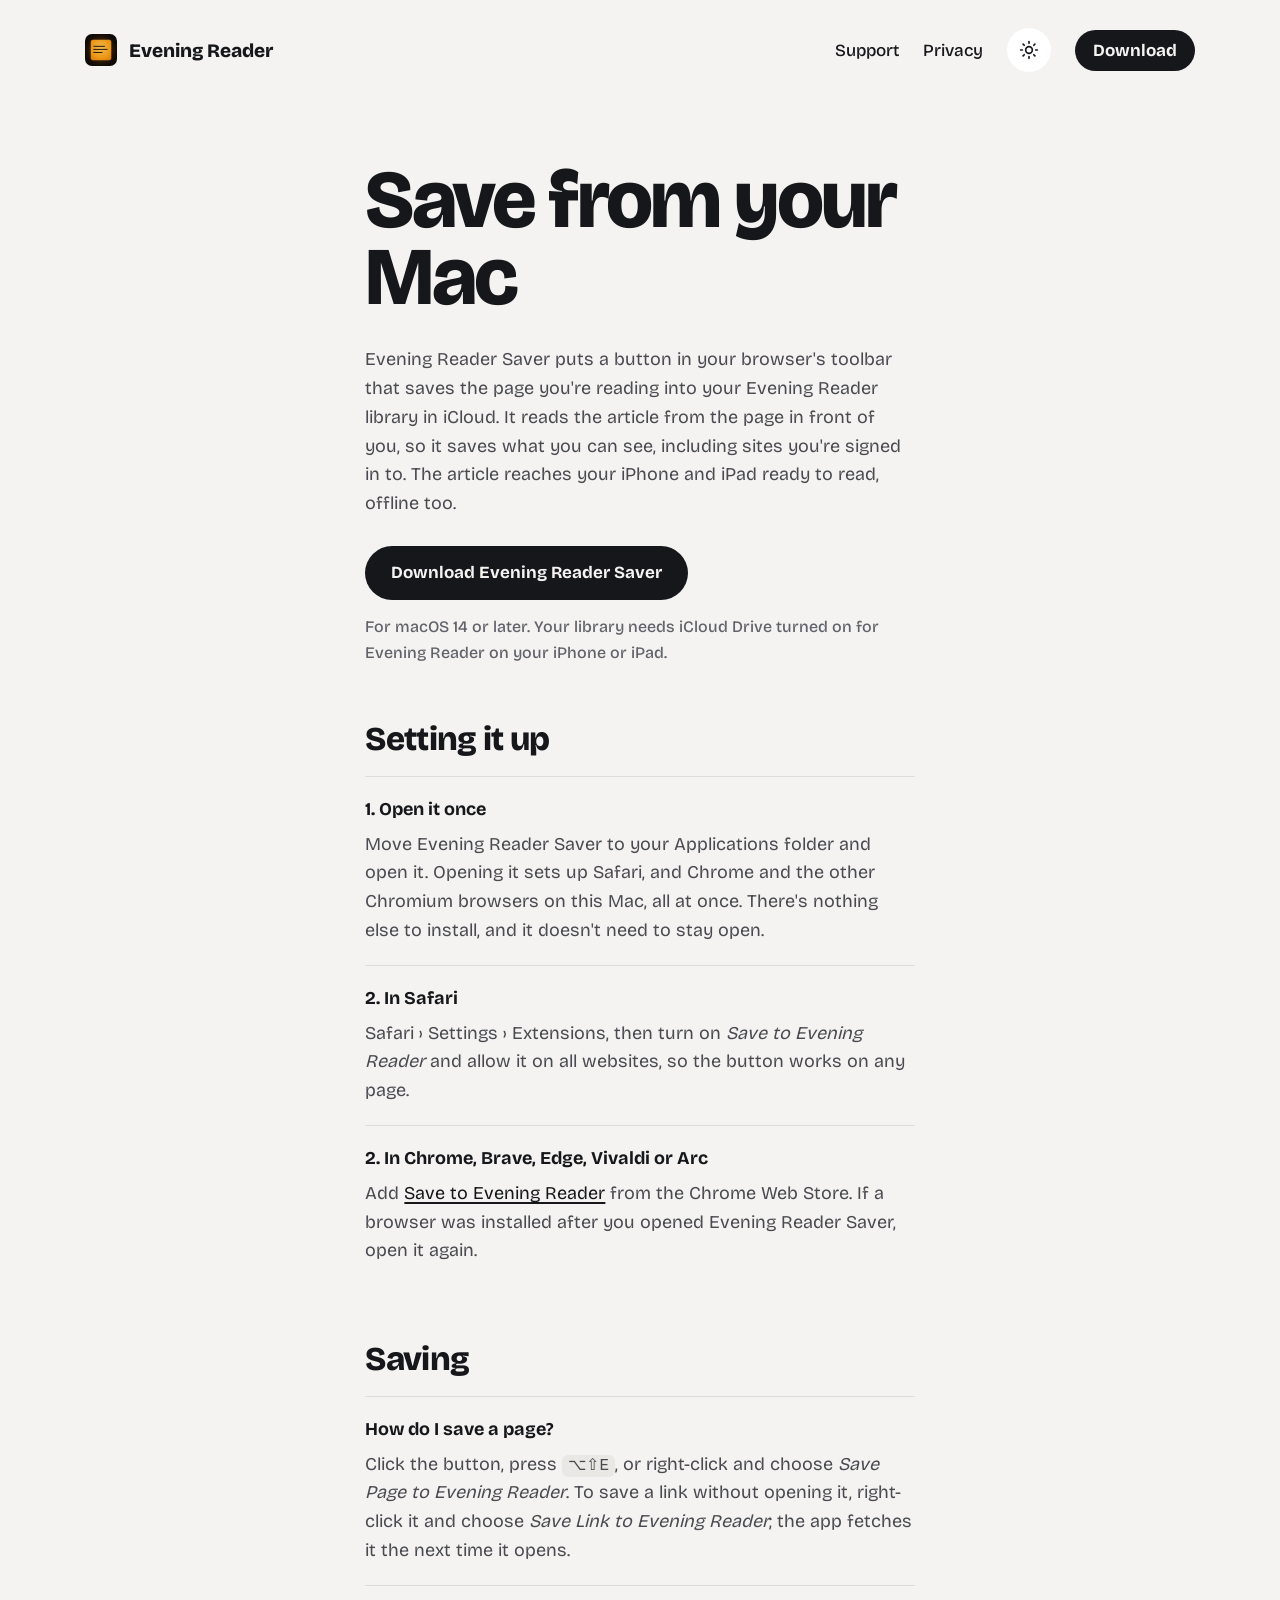
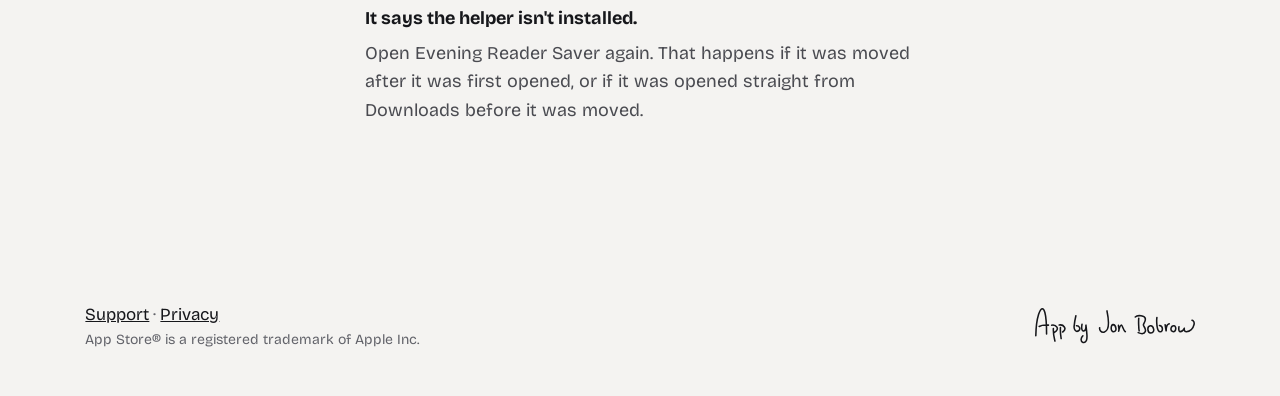
==== docs/mac.html @ 5713c630 "Chrome: the Mac app carries the helper and sets up every Chromium browser when it's opened Saving fr" ====
<!DOCTYPE html>
<html lang="en" data-theme="light">
<head>
    <meta charset="UTF-8">
    <meta name="viewport" content="width=device-width, initial-scale=1.0, viewport-fit=cover">
    <title>Evening Reader — Save from your Mac</title>
    <meta name="description" content="Save pages to Evening Reader from Safari, Chrome, Brave, Edge and Arc on the Mac.">
    <meta name="theme-color" content="#F4F3F1">
    <link rel="icon" href="assets/icon.png">
    <link rel="apple-touch-icon" href="assets/icon.png">
    <link rel="preconnect" href="https://fonts.googleapis.com">
    <link rel="preconnect" href="https://fonts.gstatic.com" crossorigin>
    <link rel="stylesheet" href="https://fonts.googleapis.com/css2?family=Bricolage+Grotesque:opsz,wght@12..96,400..800&amp;display=swap">
    <link rel="stylesheet" href="assets/site.css">
    <script src="assets/site.js"></script>
</head>
<body>
    <header class="site-head">
        <a class="brand" href="index.html"><img src="assets/icon.png" alt="" width="32" height="32">Evening Reader</a>
        <nav aria-label="Site">
            <a href="support.html">Support</a>
            <a href="privacy.html">Privacy</a>
            <button class="lights" type="button" aria-label="Turn the lights off">
                <svg class="sun" viewBox="0 0 24 24" fill="none" stroke="currentColor" stroke-width="2" stroke-linecap="round" stroke-linejoin="round" aria-hidden="true"><circle cx="12" cy="12" r="4"/><path d="M12 2v2M12 20v2M4.9 4.9l1.4 1.4M17.7 17.7l1.4 1.4M2 12h2M20 12h2M4.9 19.1l1.4-1.4M17.7 6.3l1.4-1.4"/></svg>
                <svg class="moon" viewBox="0 0 24 24" fill="none" stroke="currentColor" stroke-width="2" stroke-linecap="round" stroke-linejoin="round" aria-hidden="true"><path d="M21 12.8A9 9 0 1 1 11.2 3a7 7 0 0 0 9.8 9.8z"/></svg>
            </button>
            <a class="download" href="https://apps.apple.com/us/app/evening-reader/id6806076273">Download</a>
        </nav>
    </header>

    <main class="content">
        <h1>Save from your Mac</h1>
        <p>Evening Reader Saver puts a button in your browser's toolbar that saves the page you're reading into your Evening Reader library in iCloud. It reads the article from the page in front of you, so it saves what you can see, including sites you're signed in to. The article reaches your iPhone and iPad ready to read, offline too.</p>

        <div class="actions">
            <a class="btn btn-primary" href="https://github.com/jbobrow/Evening-Reader/releases/latest/download/Evening-Reader-Saver.zip">Download Evening Reader Saver</a>
        </div>
        <p class="meta">For macOS 14 or later. Your library needs iCloud Drive turned on for Evening Reader on your iPhone or iPad.</p>

        <h2>Setting it up</h2>

        <div class="faq-item">
            <div class="faq-question">1. Open it once</div>
            <div class="faq-answer">Move Evening Reader Saver to your Applications folder and open it. Opening it sets up Safari, and Chrome and the other Chromium browsers on this Mac, all at once. There's nothing else to install, and it doesn't need to stay open.</div>
        </div>

        <div class="faq-item">
            <div class="faq-question">2. In Safari</div>
            <div class="faq-answer">Safari › Settings › Extensions, then turn on <em>Save to Evening Reader</em> and allow it on all websites, so the button works on any page.</div>
        </div>

        <div class="faq-item">
            <div class="faq-question">2. In Chrome, Brave, Edge, Vivaldi or Arc</div>
            <div class="faq-answer">Add <a href="https://chromewebstore.google.com/detail/dmlokfbnjmfbnabmieklfickbjihkcag">Save to Evening Reader</a> from the Chrome Web Store. If a browser was installed after you opened Evening Reader Saver, open it again.</div>
        </div>

        <h2>Saving</h2>

        <div class="faq-item">
            <div class="faq-question">How do I save a page?</div>
            <div class="faq-answer">Click the button, press <code>⌥⇧E</code>, or right-click and choose <em>Save Page to Evening Reader</em>. To save a link without opening it, right-click it and choose <em>Save Link to Evening Reader</em>; the app fetches it the next time it opens.</div>
        </div>

        <div class="faq-item">
            <div class="faq-question">It says the helper isn't installed.</div>
            <div class="faq-answer">Open Evening Reader Saver again. That happens if it was moved after it was first opened, or if it was opened straight from Downloads before it was moved.</div>
        </div>
    </main>

    <footer class="site-foot">
        <div>
            <p><a href="support.html">Support</a> · <a href="privacy.html">Privacy</a></p>
            <p class="fine">App Store® is a registered trademark of Apple Inc.</p>
        </div>
        <a class="by-jon" href="https://apps.jonbobrow.com" aria-label="App by Jon Bobrow"><svg viewBox="0 0 3087.29 681.93" fill="none" stroke="currentColor" stroke-width="30" stroke-linecap="round" stroke-linejoin="round" aria-hidden="true"><path d="M1610.11,335.11c0,17.82,19.8,77.22,3.96,110.89M15,537.47C23.66,136.35,107.34,18.04,136.2,15.15c28.86-2.89,86.57,31.74,86.57,484.8M80.58,356.55c65.34-37.62,178.21-25.74,178.21-25.74M320.17,330.81c81.18-15.84,176.23,73.26,47.52,142.57M466.7,328.83c81.18-15.84,160.39,71.28,67.32,134.65M353.83,396.15c-5.94,104.95,29.7,241.57,29.7,241.57M490.46,378.33c-5.94,104.95,13.86,211.87,13.86,211.87M788.37,148.98c-11.88,49.5-26.16,130.64-33.66,199.99-7.92,73.26,38.68,123.77,86.2,90.1s12.8-101.98-40.66-98.06M923.02,537.08c-35.64,27.72-53.4,109.67,2.96,126.69,69.81,21.08,80.2-67.28,76.24-138.57s-19.8-194.05-19.8-194.05M982.42,331.15c1.98,75.24-9.9,118.81-51.48,110.89s-31.68-85.14-23.76-128.71M1388.34,55.92c29.7,142.57,55.95,373.41-47.52,407.9-71.28,23.76-100.98-51.48-93.06-83.16M1507.15,321.25c-45.54-3.96-56.51,138.61,9.9,138.61,73.26,0,47.85-133.59-9.9-138.61ZM2225.92,343.03c-72.62,9.68-56.39,142.67,9.9,138.61,97.02-5.94,49.5-146.53-9.9-138.61ZM2686.12,343.13c-64.18-8.02-87.35,95.19-26.56,112.77,66.28,19.16,73.26-106.93,26.56-112.77ZM1614.07,445.99c19.8-85.14,41.58-116.83,55.44-116.83s37.62,108.91,73.26,128.71M1934.85,172.74c47.52-45.54,186.13-25.74,194.05,33.66,7.92,59.4-39.6,97.02-37.62,122.77s56.36,69.3,38.54,120.79-66.26,57.42-137.55,25.74M2002.17,198.48c-5.94,47.52-1.98,209.89,7.92,241.57M2352.65,182.64c-7.92,55.44-9.84,280.18,67.32,277.21,51.48-1.98,57.42-116.83-17.82-122.77M2590.26,305.41c-35.64,13.86-59.4,27.56-59.4,134.65,0,9.9-15.84-93.06-19.8-116.83M2881.33,392.53s-9.9,67.32,39.6,65.34c69.28-2.77,130.89-59.33,148.51-138.61,15.84-71.28-39.6-83.16-39.6-83.16M2778.37,360.85c-7.92,49.5-1.85,92.77,17.82,95.04,51.48,5.94,85.14-63.36,85.14-63.36"/></svg></a>
    </footer>
</body>
</html>
---- docs/assets/site.css ----
/* Evening Reader — eveningreader.jonbobrow.com
   The page is paper (or ink, with the lights off); the amber lives only on the glass.
   Each screen is a greyscale picture multiplied over --glass, which site.js sets from
   the warmth slider, so every screen on the page takes the reader's glow at once. */

:root {
    --gutter: clamp(20px, 6.67vw, 96px);
    --glass: rgb(255, 160, 86);
    --sans: "Bricolage Grotesque", ui-sans-serif, system-ui, -apple-system, sans-serif;
    --spring: cubic-bezier(.2, .9, .25, 1);

    /* The warmth slider: paper at the cold end, warming through cream and apricot to
       orange amber — light and saturated the whole way. site.js draws the glass from
       these same stops. */
    --warmth-ramp: linear-gradient(90deg, #f4f3f1 0%, #faf0de 8.33%, #ffebcb 16.67%, #fee5c0 25%, #fedfb4 33.33%, #ffd7a7 41.67%, #ffcf99 50%, #ffc68c 58.33%, #ffbc7e 66.67%, #ffb16d 75%, #ffa55a 83.33%, #ff9942 91.67%, #fa8f2e 100%);

    /* Lights on */
    --bg: #F4F3F1;
    --fg: #16171B;
    --muted: #62636A;
    --body: #4A4B51;
    --card: #FFFFFF;
    --panel: #EAE8E4;
    --seg: #EDECE8;
    --rule: #DEDCD7;
    --pill: #FFFFFF;
    --shadow: rgba(22, 23, 27, .5);
    color-scheme: light;
}

/* Lights off */
:root[data-theme="dark"] {
    --bg: #0E0E10;
    --fg: #EDEBE7;
    --muted: #A9A7A2;
    --body: #BDBBB6;
    --card: #19191C;
    --panel: #18181B;
    --seg: #121214;
    --rule: rgba(255, 255, 255, .12);
    --pill: rgba(255, 255, 255, .08);
    --shadow: rgba(0, 0, 0, .6);
    color-scheme: dark;
}

*, *::before, *::after { box-sizing: border-box; }
html { -webkit-text-size-adjust: 100%; background: var(--bg); }
body {
    margin: 0;
    background: var(--bg);
    color: var(--fg);
    font-family: var(--sans);
    font-optical-sizing: auto;
    -webkit-font-smoothing: antialiased;
    overflow-x: hidden;
}
img { display: block; max-width: 100%; }
a { color: inherit; }
a:hover { opacity: .7; }
:focus-visible { outline: 3px solid currentColor; outline-offset: 4px; border-radius: 8px; }
h1, h2, h3, p { margin: 0; }

/* The lights going on and off: one fade, everywhere. Only after the first paint, so a
   remembered "off" is simply there. */
.ready body, .ready body * {
    transition: background-color .7s ease, color .7s ease, border-color .7s ease, box-shadow .7s ease;
}

/* ─── Header ─── */

.site-head {
    display: flex; justify-content: space-between; align-items: center; flex-wrap: wrap; gap: 16px;
    padding: 28px var(--gutter) 0;
}
.brand { display: flex; align-items: center; gap: 12px; font-weight: 800; font-size: 19px; text-decoration: none; }
.brand img { width: 32px; height: 32px; border-radius: 22%; }
.site-head nav { display: flex; align-items: center; gap: 24px; font-size: 17px; font-weight: 500; }
.site-head nav a { text-decoration: none; }
.site-head nav a[aria-current="page"] { text-decoration: underline; text-underline-offset: 6px; text-decoration-thickness: 2px; }
.download { background: var(--fg); color: var(--bg); padding: 10px 18px; border-radius: 22px; font-weight: 700; }

.lights {
    width: 44px; height: 44px; border-radius: 22px; border: 0; padding: 0;
    display: grid; place-items: center; cursor: pointer;
    background: var(--pill); color: var(--fg);
}
.lights svg { width: 20px; height: 20px; }
.lights .moon, [data-theme="dark"] .lights .sun { display: none; }
[data-theme="dark"] .lights .moon { display: block; }

/* ─── Hero ─── */

.hero {
    padding: clamp(56px, 7vw, 96px) var(--gutter) 0;
    display: flex; flex-wrap: wrap; align-items: flex-end; justify-content: space-between; gap: 32px 64px;
}
.hero-title { flex: 1 1 560px; min-width: 0; display: flex; flex-direction: column; gap: 18px; }
.meta { font-size: 16px; font-weight: 500; color: var(--muted); }
.hero h1 { font-size: clamp(52px, 8.2vw, 124px); line-height: .95; font-weight: 800; letter-spacing: -.032em; }
.tagline { font-size: clamp(22px, 2.4vw, 34px); line-height: 1.25; font-weight: 500; letter-spacing: -.012em; }
.hero-side { flex: 0 1 440px; min-width: 0; display: flex; flex-direction: column; gap: 22px; }
.lede { font-size: clamp(17px, 1.4vw, 20px); line-height: 1.55; color: var(--body); }
.actions { display: flex; flex-wrap: wrap; gap: 12px; }

.btn {
    display: inline-flex; align-items: center; gap: 10px; min-height: 54px; padding: 0 26px;
    border-radius: 27px; font-size: 17px; font-weight: 700; text-decoration: none;
    transition: transform .2s var(--spring);
}
.btn:hover { opacity: 1; transform: translateY(-2px); }
.btn-primary { background: var(--fg); color: var(--bg); }
.btn-ghost { box-shadow: inset 0 0 0 2px var(--fg); }
.btn svg { width: .75em; height: .92em; flex: none; }

/* ─── Devices ─── */

.glass { position: relative; overflow: hidden; isolation: isolate; background: var(--glass); }
.glass img { width: 100%; height: auto; mix-blend-mode: multiply; }

.phone { background: #111214; border-radius: 17% / 8.07%; box-shadow: inset 0 0 0 1.5px #34353A, 0 40px 70px -30px var(--shadow); }
.phone .glass { margin: 3.7%; border-radius: 15.4% / 7.07%; }

.mini { background: #111214; border-radius: 6.8% / 4.6%; box-shadow: inset 0 0 0 1.5px #34353A, 0 40px 80px -30px var(--shadow); }
.mini .glass { margin: 5.53%; border-radius: 4.9% / 3.2%; }

.pad { background: #111214; border-radius: 6% / 4.58%; box-shadow: inset 0 0 0 1.5px #34353A, 0 40px 80px -30px var(--shadow); }
.pad .glass { margin: 4%; border-radius: 3% / 2.26%; }

.duo { background: #1B1C20; border-radius: 4.5% / 6.28%; box-shadow: inset 0 0 0 1.5px #3A3B40, 0 40px 80px -30px var(--shadow); }
.duo .glass { margin: 2.1%; border-radius: 3.3% / 4.67%; display: flex; }
.duo .glass img { width: 50%; }
.duo .glass::after {   /* the crease */
    content: ""; position: absolute; top: 0; bottom: 0; left: calc(50% - 12px); width: 24px;
    background: linear-gradient(90deg, rgba(0,0,0,0), rgba(0,0,0,.09) 46%, rgba(255,255,255,.07) 54%, rgba(0,0,0,0));
}

/* The lockup: iPhone Duo, iPad mini and iPhone 18 Pro at true relative size
   (164.6, 132.6 and 71.9 mm wide), standing on one baseline. */
.lockup-wrap { padding: clamp(56px, 6vw, 88px) var(--gutter) 0; }
.lockup { position: relative; width: 100%; max-width: 1240px; margin: 0 auto; aspect-ratio: 1240 / 580; }
.lockup > div { position: absolute; bottom: 0; }
.lockup .mini  { left: 45.00%; width: 29.94%; z-index: 1; }
.lockup .duo   { left: 11.83%; width: 37.17%; z-index: 2; }
.lockup .phone { left: 71.94%; width: 16.24%; z-index: 3; }

/* ─── The glow controls ─── */

.glow {
    margin: 48px auto 0; width: 100%; max-width: 680px;
    display: flex; flex-wrap: wrap; align-items: center; gap: 12px 24px;
    background: var(--card); border-radius: 30px; padding: 10px 14px 10px 24px;
}
.warmth { flex: 1 1 340px; display: flex; align-items: center; gap: 16px; min-width: 0; }
.warmth label { font-size: 16px; font-weight: 700; flex: none; }
.warmth output { font-size: 15px; color: var(--muted); flex: none; min-width: 96px; }

.warmth input[type="range"] { -webkit-appearance: none; appearance: none; flex: 1; min-width: 0; height: 32px; background: transparent; margin: 0; cursor: pointer; }
.warmth input[type="range"]:focus { outline: none; }
.warmth input[type="range"]:focus-visible::-webkit-slider-thumb { outline: 3px solid var(--fg); outline-offset: 3px; }
.warmth input[type="range"]::-webkit-slider-runnable-track { height: 10px; border-radius: 5px; background: var(--warmth-ramp); box-shadow: inset 0 0 0 1px rgba(22, 23, 27, .08); }
.warmth input[type="range"]::-moz-range-track { height: 10px; border-radius: 5px; background: var(--warmth-ramp); box-shadow: inset 0 0 0 1px rgba(22, 23, 27, .08); }
.warmth input[type="range"]::-webkit-slider-thumb {
    -webkit-appearance: none; appearance: none; width: 26px; height: 26px; margin-top: -8px; border-radius: 50%;
    background: var(--glass); box-shadow: 0 0 0 2.5px var(--fg), 0 4px 12px rgba(0, 0, 0, .2);
}
.warmth input[type="range"]::-moz-range-thumb { width: 22px; height: 22px; border-radius: 50%; border: 2.5px solid var(--fg); background: var(--glass); }

.seg { display: flex; gap: 4px; padding: 4px; border-radius: 26px; background: var(--seg); flex: none; }
.seg button {
    font: inherit; font-size: 16px; font-weight: 700; min-height: 44px; padding: 0 20px;
    border: 0; border-radius: 22px; cursor: pointer; background: transparent; color: var(--fg);
}
.seg button[aria-pressed="true"] { background: var(--fg); color: var(--bg); }

/* ─── Features ─── */

.features { padding: clamp(112px, 10vw, 160px) var(--gutter) 0; display: flex; flex-direction: column; gap: clamp(96px, 9vw, 140px); }
.feature { display: grid; grid-template-columns: repeat(auto-fit, minmax(min(100%, 440px), 1fr)); align-items: center; gap: 40px clamp(40px, 6vw, 96px); }
.feature-copy { display: flex; flex-direction: column; gap: 16px; min-width: 0; }
.feature h2, .matte h2 { font-size: clamp(36px, 4.2vw, 60px); line-height: 1; font-weight: 800; letter-spacing: -.028em; }
.feature-copy > p { margin-top: 6px; max-width: 30em; font-size: clamp(18px, 1.5vw, 21px); line-height: 1.5; color: var(--body); }
.feature ul { list-style: none; margin: 16px 0 0; padding: 0; max-width: 30em; }
.feature li { border-top: 1px solid var(--rule); padding: 14px 0; font-size: 17px; line-height: 1.45; color: var(--body); }

.stage { position: relative; height: 560px; border-radius: 36px; overflow: hidden; background: var(--panel); min-width: 0; }
.feature.flip .stage { order: -1; }
.stage > div { position: absolute; }
.stage-1 .pad   { left: 8%;  top: 56px;  width: 58%; }
.stage-1 .phone { right: 8%; top: 136px; width: 31%; z-index: 2; }
.stage-2 .center { inset: 0; display: flex; align-items: center; justify-content: center; padding: 0 6%; }
.stage-2 .duo { width: 100%; }
.stage-3 .phone:first-child { left: 12%;  top: 56px;  width: 36%; }
.stage-3 .phone:last-child  { right: 12%; top: 120px; width: 36%; }

/* Glossy and matte, side by side */
.matte {
    display: grid; grid-template-columns: repeat(auto-fit, minmax(min(100%, 440px), 1fr)); align-items: center;
    gap: 40px clamp(40px, 6vw, 96px); padding: clamp(32px, 4vw, 56px); border-radius: 40px; background: var(--panel);
}
.matte .feature-copy > p { max-width: 28em; }
.compare { display: flex; justify-content: center; align-items: flex-start; gap: clamp(20px, 3vw, 40px); }
.compare figure { margin: 0; flex: 0 1 230px; display: flex; flex-direction: column; gap: 16px; text-align: center; }
.compare figcaption { font-size: 16px; font-weight: 700; }
.glare, .grain { position: absolute; inset: 0; z-index: 2; pointer-events: none; }
.glare {
    background: linear-gradient(118deg, rgba(255,255,255,0) 26%, rgba(255,255,255,.55) 38%, rgba(255,255,255,.18) 47%,
        rgba(255,255,255,0) 58%, rgba(255,255,255,0) 70%, rgba(255,255,255,.22) 76%, rgba(255,255,255,0) 82%);
}
.grain {
    background-image: radial-gradient(rgba(0,0,0,.09) .6px, rgba(0,0,0,0) 1px), radial-gradient(rgba(255,255,255,.12) .6px, rgba(255,255,255,0) 1px);
    background-size: 3px 3px, 4px 4px; background-position: 0 0, 1px 2px;
    -webkit-backdrop-filter: blur(.6px) contrast(.9) brightness(1.04);
    backdrop-filter: blur(.6px) contrast(.9) brightness(1.04);
}

/* ─── Closing and footer ─── */

.closing { padding: clamp(112px, 10vw, 160px) var(--gutter) 0; display: flex; flex-direction: column; align-items: center; gap: 28px; text-align: center; }
.closing p { font-size: clamp(32px, 4vw, 56px); line-height: 1.05; font-weight: 800; letter-spacing: -.028em; max-width: 14em; }

.site-foot {
    display: flex; flex-wrap: wrap; gap: 12px 32px; justify-content: space-between; align-items: center;
    padding: 44px var(--gutter) 48px; margin-top: clamp(96px, 9vw, 140px); font-size: 17px; color: var(--muted);
}
.site-foot a { color: var(--fg); }
.site-foot .fine { font-size: 14px; margin-top: 6px; }
.by-jon { display: block; color: var(--muted); }
.by-jon:hover { color: var(--fg); opacity: 1; }
.by-jon svg { display: block; width: 160px; height: auto; }

/* ─── Text pages (support, privacy) ─── */

.content { max-width: 720px; margin: 0 auto; padding: clamp(56px, 7vw, 96px) var(--gutter) 0; font-size: 18px; line-height: 1.6; color: var(--body); }
.content h1 { font-size: clamp(48px, 6.4vw, 88px); line-height: .95; font-weight: 800; letter-spacing: -.032em; color: var(--fg); margin-bottom: 28px; }
.content h2 { font-size: clamp(28px, 2.6vw, 36px); line-height: 1.1; font-weight: 800; letter-spacing: -.02em; color: var(--fg); margin: 56px 0 18px; }
.content p { margin-bottom: 16px; }
.content ul { margin: 0 0 16px 22px; padding: 0; }
.content li { margin-bottom: 8px; }
.content a { color: var(--fg); text-decoration-thickness: 1.5px; text-underline-offset: 3px; }
.content code { font: 500 .88em/1.4 ui-monospace, SFMono-Regular, Menlo, monospace; background: var(--panel); padding: 2px 6px; border-radius: 6px; }
.content .actions { margin: 28px 0 14px; }
.content .btn { color: var(--bg); text-decoration: none; }
.content .contact { background: var(--card); border-radius: 30px; padding: 26px 28px; margin: 24px 0 8px; }
.content .contact p:last-child { margin-bottom: 0; }
.content .contact .email { font-size: clamp(20px, 2vw, 24px); font-weight: 700; color: var(--fg); }
.faq-item { border-top: 1px solid var(--rule); padding: 18px 0 20px; }
.faq-question { font-weight: 700; color: var(--fg); margin-bottom: 6px; }
.content .updated { font-size: 15px; color: var(--muted); }

/* ─── Small screens ─── */

@media (max-width: 960px) {
    .feature.flip .stage { order: 0; }   /* stacked, the words always come first */
}

@media (max-width: 640px) {
    .lockup-wrap { padding-left: 12px; padding-right: 12px; }
    .site-head nav { gap: 14px; font-size: 16px; }
    .download { padding: 9px 14px; }
    .glow { padding: 12px 16px; border-radius: 26px; }
    .seg { width: 100%; }
    .seg button { flex: 1; }
    .stage { height: 440px; }
    .stage-1 .phone { top: 110px; }
}

@media (prefers-reduced-motion: reduce) {
    .ready body, .ready body * { transition: none !important; }
    .btn { transition: none; }
}
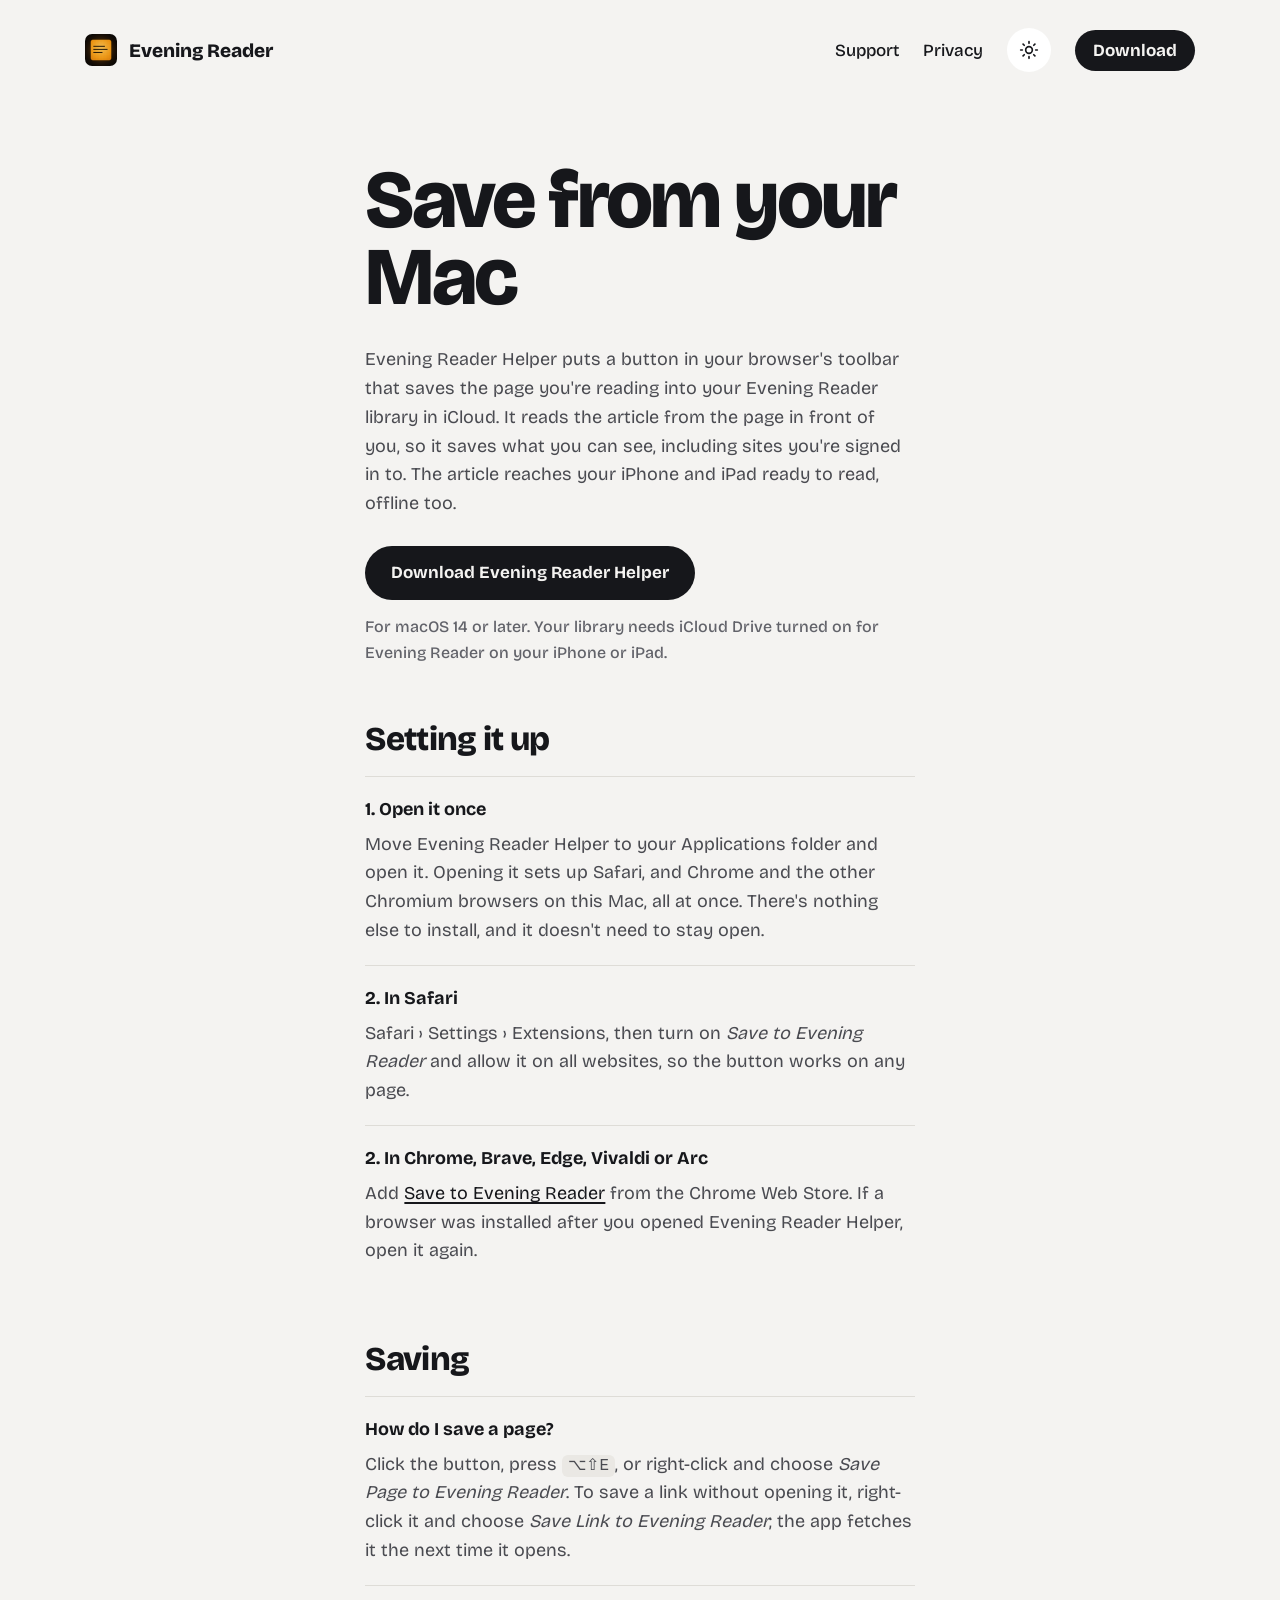
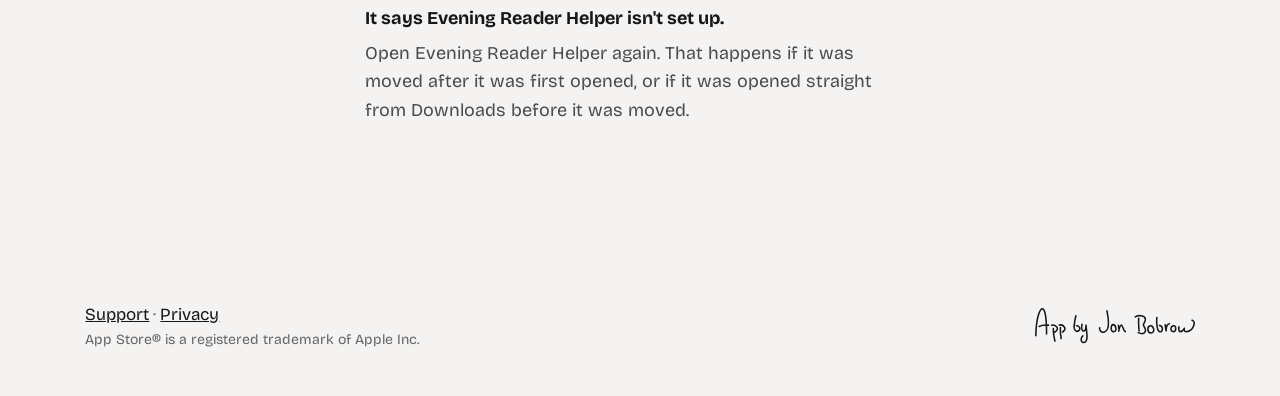
==== commit c172ca3c: "Evening Reader Helper: the Mac app's new name, and a card on the page in the website's look The Mac " ====
--- a/docs/mac.html
+++ b/docs/mac.html
@@ -30,10 +30,10 @@
 
     <main class="content">
         <h1>Save from your Mac</h1>
-        <p>Evening Reader Saver puts a button in your browser's toolbar that saves the page you're reading into your Evening Reader library in iCloud. It reads the article from the page in front of you, so it saves what you can see, including sites you're signed in to. The article reaches your iPhone and iPad ready to read, offline too.</p>
+        <p>Evening Reader Helper puts a button in your browser's toolbar that saves the page you're reading into your Evening Reader library in iCloud. It reads the article from the page in front of you, so it saves what you can see, including sites you're signed in to. The article reaches your iPhone and iPad ready to read, offline too.</p>
 
         <div class="actions">
-            <a class="btn btn-primary" href="https://github.com/jbobrow/Evening-Reader/releases/latest/download/Evening-Reader-Saver.zip">Download Evening Reader Saver</a>
+            <a class="btn btn-primary" href="https://github.com/jbobrow/Evening-Reader/releases/latest/download/Evening-Reader-Helper.zip">Download Evening Reader Helper</a>
         </div>
         <p class="meta">For macOS 14 or later. Your library needs iCloud Drive turned on for Evening Reader on your iPhone or iPad.</p>
 
@@ -41,7 +41,7 @@
 
         <div class="faq-item">
             <div class="faq-question">1. Open it once</div>
-            <div class="faq-answer">Move Evening Reader Saver to your Applications folder and open it. Opening it sets up Safari, and Chrome and the other Chromium browsers on this Mac, all at once. There's nothing else to install, and it doesn't need to stay open.</div>
+            <div class="faq-answer">Move Evening Reader Helper to your Applications folder and open it. Opening it sets up Safari, and Chrome and the other Chromium browsers on this Mac, all at once. There's nothing else to install, and it doesn't need to stay open.</div>
         </div>
 
         <div class="faq-item">
@@ -51,7 +51,7 @@
 
         <div class="faq-item">
             <div class="faq-question">2. In Chrome, Brave, Edge, Vivaldi or Arc</div>
-            <div class="faq-answer">Add <a href="https://chromewebstore.google.com/detail/dmlokfbnjmfbnabmieklfickbjihkcag">Save to Evening Reader</a> from the Chrome Web Store. If a browser was installed after you opened Evening Reader Saver, open it again.</div>
+            <div class="faq-answer">Add <a href="https://chromewebstore.google.com/detail/dmlokfbnjmfbnabmieklfickbjihkcag">Save to Evening Reader</a> from the Chrome Web Store. If a browser was installed after you opened Evening Reader Helper, open it again.</div>
         </div>
 
         <h2>Saving</h2>
@@ -62,8 +62,8 @@
         </div>
 
         <div class="faq-item">
-            <div class="faq-question">It says the helper isn't installed.</div>
-            <div class="faq-answer">Open Evening Reader Saver again. That happens if it was moved after it was first opened, or if it was opened straight from Downloads before it was moved.</div>
+            <div class="faq-question">It says Evening Reader Helper isn't set up.</div>
+            <div class="faq-answer">Open Evening Reader Helper again. That happens if it was moved after it was first opened, or if it was opened straight from Downloads before it was moved.</div>
         </div>
     </main>
 
